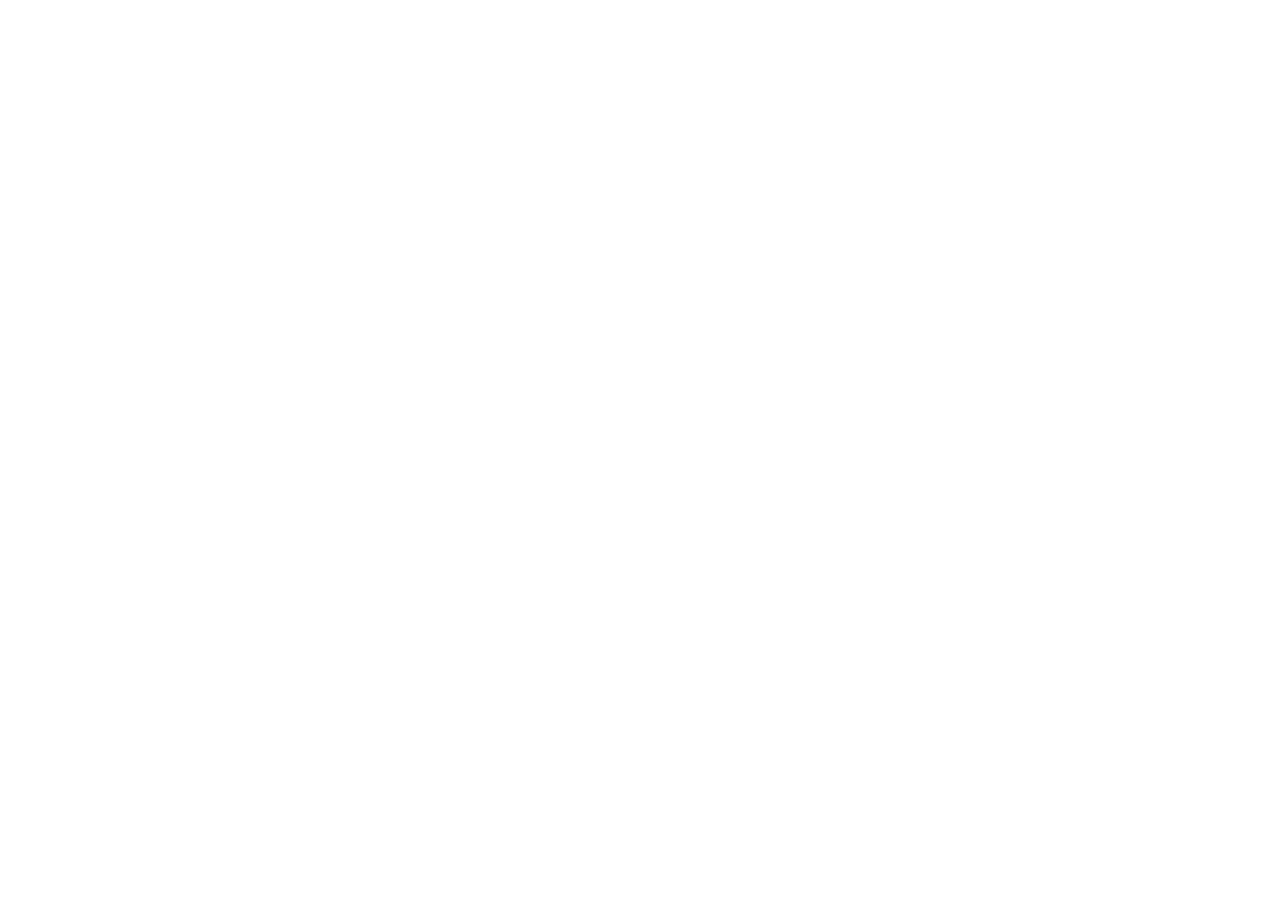
==== index.html @ f314ec35 "feat: start sturcture" ====
<!DOCTYPE html>
<html lang="en">
  <head>
    <meta charset="UTF-8" />
    <meta http-equiv="X-UA-Compatible" content="IE=edge" />
    <meta name="viewport" content="width=device-width, initial-scale=1.0" />
    <link rel="stylesheet" href="style.css" />
    <title>Document</title>
  </head>
  <body>
    <script src="script.js"></script>
  </body>
</html>
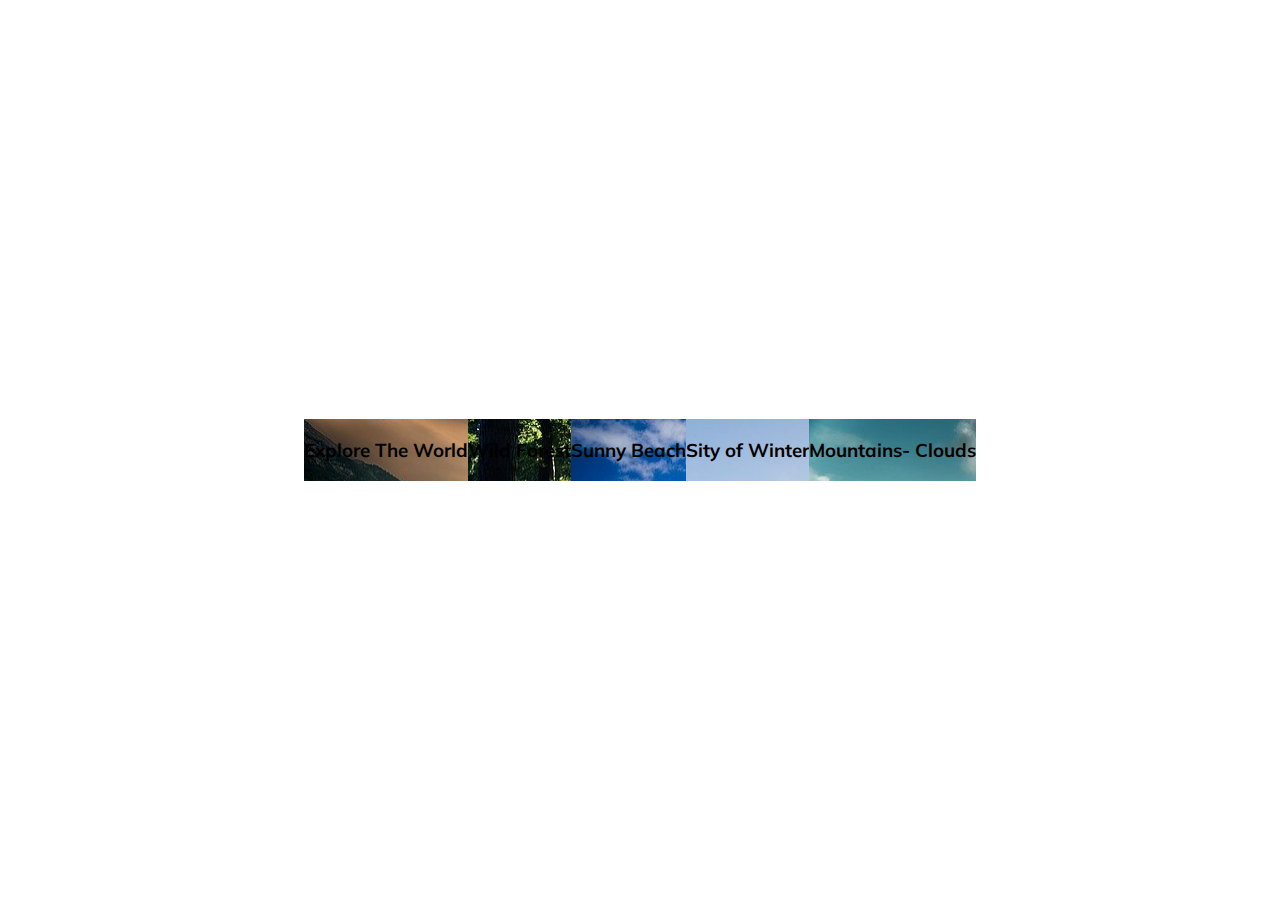
==== commit 240b8f07: "feat: add images" ====
--- a/index.html
+++ b/index.html
@@ -4,10 +4,33 @@
     <meta charset="UTF-8" />
     <meta http-equiv="X-UA-Compatible" content="IE=edge" />
     <meta name="viewport" content="width=device-width, initial-scale=1.0" />
+    <link
+      rel="stylesheet"
+      href="https://cdnjs.cloudflare.com/ajax/libs/font-awesome/6.0.0/css/all.min.css"
+      integrity="sha512-9usAa10IRO0HhonpyAIVpjrylPvoDwiPUiKdWk5t3PyolY1cOd4DSE0Ga+ri4AuTroPR5aQvXU9xC6qOPnzFeg=="
+      crossorigin="anonymous"
+      referrerpolicy="no-referrer"
+    />
     <link rel="stylesheet" href="style.css" />
-    <title>Document</title>
+    <title>Expanding Cards</title>
   </head>
   <body>
+    <div class="container"></div>
+    <div class="panel active" style="background-image: url('img/nature.jpg')">
+      <h3>Explore The World</h3>
+    </div>
+    <div class="panel active" style="background-image: url('img/forest.jpg')">
+      <h3>Wild Forest</h3>
+    </div>
+    <div class="panel active" style="background-image: url('img/beach.jpg')">
+      <h3>Sunny Beach</h3>
+    </div>
+    <div class="panel active" style="background-image: url('img/winter.jpg')">
+      <h3>Sity of Winter</h3>
+    </div>
+    <div class="panel active" style="background-image: url('img/mountain.jpg')">
+      <h3>Mountains- Clouds</h3>
+    </div>
     <script src="script.js"></script>
   </body>
 </html>
--- a/style.css
+++ b/style.css
@@ -0,0 +1,19 @@
+@import url('https://fonts.googleapis.com/css?family=Muli&display=swap');
+
+* {
+  box-sizing: border-box;
+}
+
+body {
+  font-family: 'Muli', sans-serif;
+  display: flex;
+  align-items: center;
+  justify-content: center;
+  height: 100vh;
+  overflow: hidden;
+  margin: 0;
+}
+
+.container {
+  display: flex;
+}
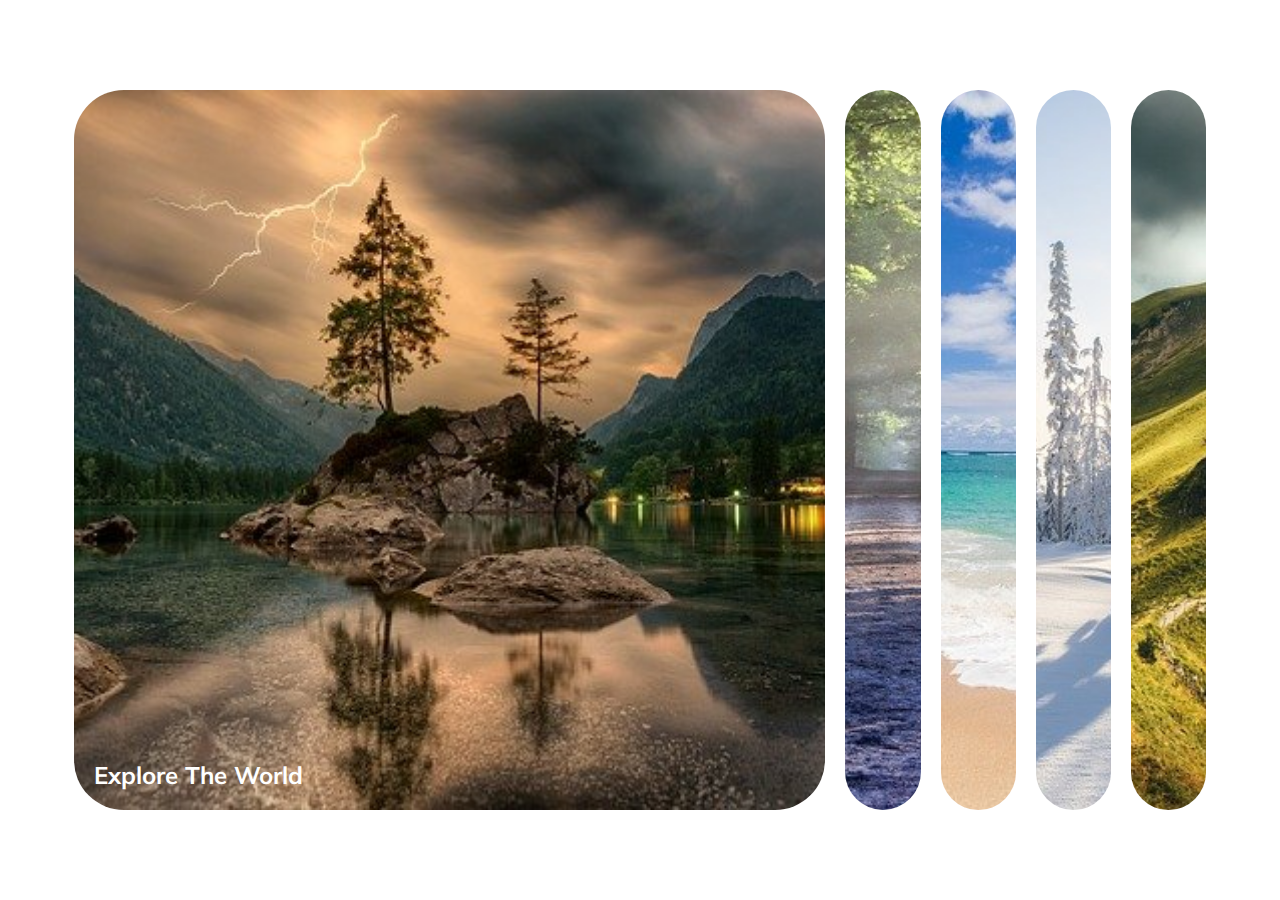
==== commit 47c2ff08: "feat: add styles" ====
--- a/index.html
+++ b/index.html
@@ -15,21 +15,22 @@
     <title>Expanding Cards</title>
   </head>
   <body>
-    <div class="container"></div>
-    <div class="panel active" style="background-image: url('img/nature.jpg')">
-      <h3>Explore The World</h3>
-    </div>
-    <div class="panel active" style="background-image: url('img/forest.jpg')">
-      <h3>Wild Forest</h3>
-    </div>
-    <div class="panel active" style="background-image: url('img/beach.jpg')">
-      <h3>Sunny Beach</h3>
-    </div>
-    <div class="panel active" style="background-image: url('img/winter.jpg')">
-      <h3>Sity of Winter</h3>
-    </div>
-    <div class="panel active" style="background-image: url('img/mountain.jpg')">
-      <h3>Mountains- Clouds</h3>
+    <div class="container">
+      <div class="panel active" style="background-image: url('img/nature.jpg')">
+        <h3>Explore The World</h3>
+      </div>
+      <div class="panel" style="background-image: url('img/forest.jpg')">
+        <h3>Wild Forest</h3>
+      </div>
+      <div class="panel" style="background-image: url('img/beach.jpg')">
+        <h3>Sunny Beach</h3>
+      </div>
+      <div class="panel" style="background-image: url('img/winter.jpg')">
+        <h3>Sity of Winter</h3>
+      </div>
+      <div class="panel" style="background-image: url('img/mountain.jpg')">
+        <h3>Mountains- Clouds</h3>
+      </div>
     </div>
     <script src="script.js"></script>
   </body>
--- a/style.css
+++ b/style.css
@@ -16,4 +16,46 @@
 
 .container {
   display: flex;
+  width: 90vw;
 }
+
+.panel {
+  background-size: auto 100%;
+  background-position: center;
+  background-repeat: no-repeat;
+  height: 80vh;
+  border-radius: 50px;
+  color: #fff;
+  cursor: pointer;
+  flex: 0.5;
+  margin: 10px;
+  position: relative;
+  transition: flex 0.7s ease-in;
+}
+
+.panel h3 {
+  font-size: 24px;
+  position: absolute;
+  bottom: 20px;
+  left: 20px;
+  margin: 0;
+  opacity: 0;
+}
+
+.panel.active {
+  flex: 5;
+}
+
+.panel.active h3 {
+  opacity: 1;
+}
+
+@media(max-width: 480px) {
+  .container {
+    width: 100vw;
+  }
+
+  .panel:nth-of-type(4), .panel:nth-of-type(5) {
+    display: none;
+  }
+}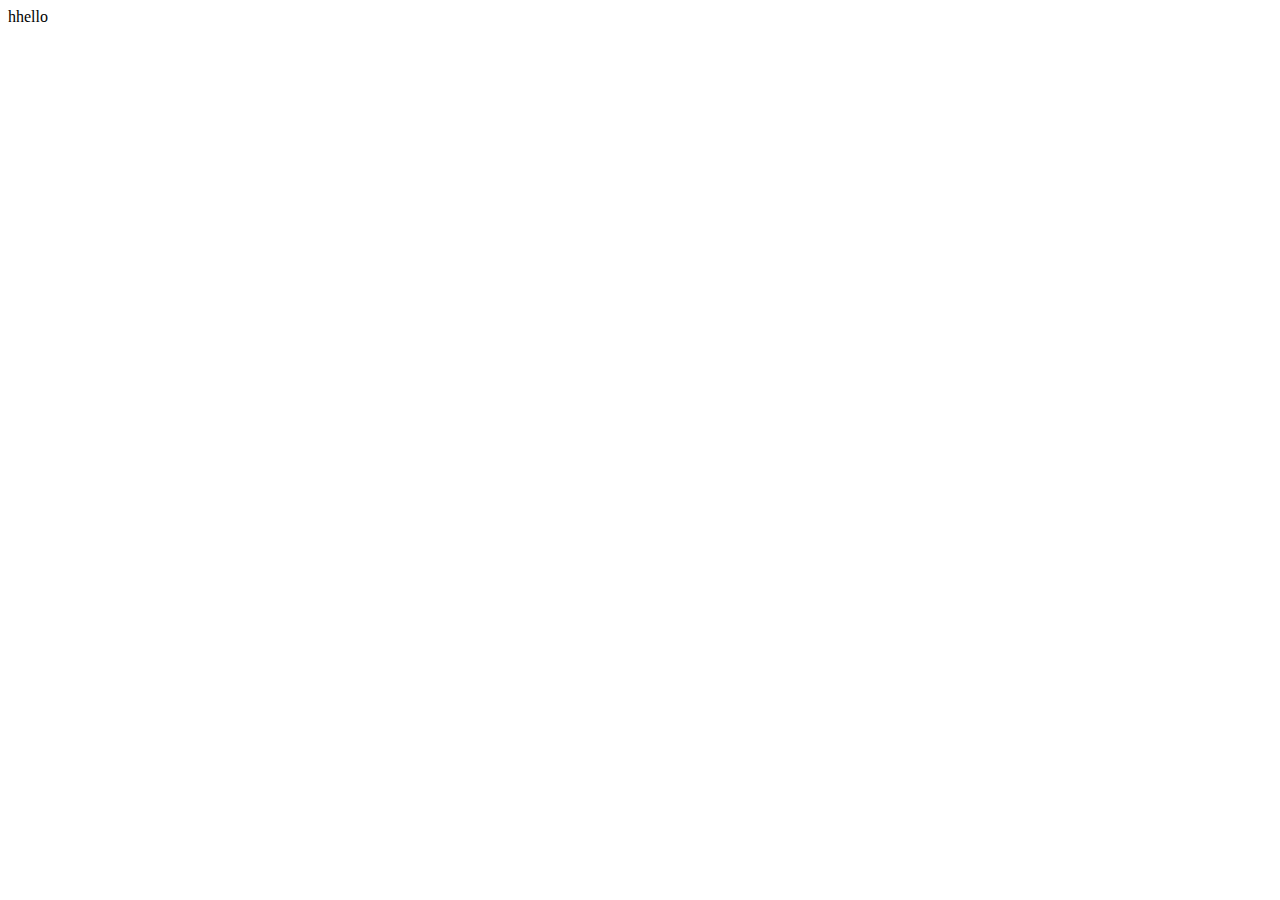
==== commit 96bdc4a6: "init: init" ====
--- a/index.html
+++ b/index.html
@@ -4,34 +4,13 @@
     <meta charset="UTF-8" />
     <meta http-equiv="X-UA-Compatible" content="IE=edge" />
     <meta name="viewport" content="width=device-width, initial-scale=1.0" />
-    <link
-      rel="stylesheet"
-      href="https://cdnjs.cloudflare.com/ajax/libs/font-awesome/6.0.0/css/all.min.css"
-      integrity="sha512-9usAa10IRO0HhonpyAIVpjrylPvoDwiPUiKdWk5t3PyolY1cOd4DSE0Ga+ri4AuTroPR5aQvXU9xC6qOPnzFeg=="
-      crossorigin="anonymous"
-      referrerpolicy="no-referrer"
-    />
-    <link rel="stylesheet" href="style.css" />
-    <title>Expanding Cards</title>
+    <title>Progress Steps</title>
   </head>
   <body>
     <div class="container">
-      <div class="panel active" style="background-image: url('img/nature.jpg')">
-        <h3>Explore The World</h3>
-      </div>
-      <div class="panel" style="background-image: url('img/forest.jpg')">
-        <h3>Wild Forest</h3>
-      </div>
-      <div class="panel" style="background-image: url('img/beach.jpg')">
-        <h3>Sunny Beach</h3>
-      </div>
-      <div class="panel" style="background-image: url('img/winter.jpg')">
-        <h3>Sity of Winter</h3>
-      </div>
-      <div class="panel" style="background-image: url('img/mountain.jpg')">
-        <h3>Mountains- Clouds</h3>
+      <div class="progress-container">
+        <div class="progress" id="progress">hhello</div>
       </div>
     </div>
-    <script src="script.js"></script>
   </body>
 </html>
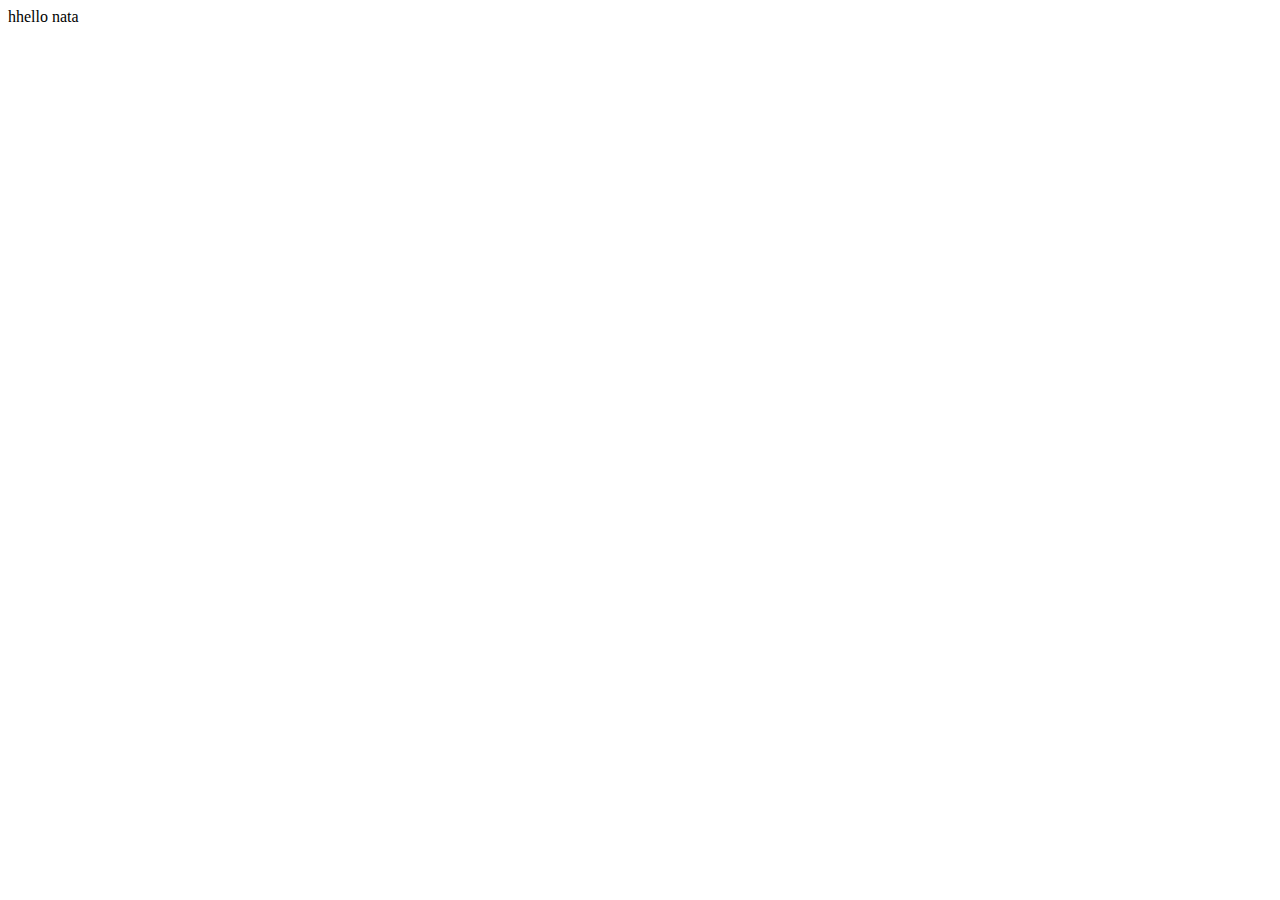
==== commit 4455eac8: "add" ====
--- a/index.html
+++ b/index.html
@@ -9,7 +9,7 @@
   <body>
     <div class="container">
       <div class="progress-container">
-        <div class="progress" id="progress">hhello</div>
+        <div class="progress" id="progress">hhello nata</div>
       </div>
     </div>
   </body>
